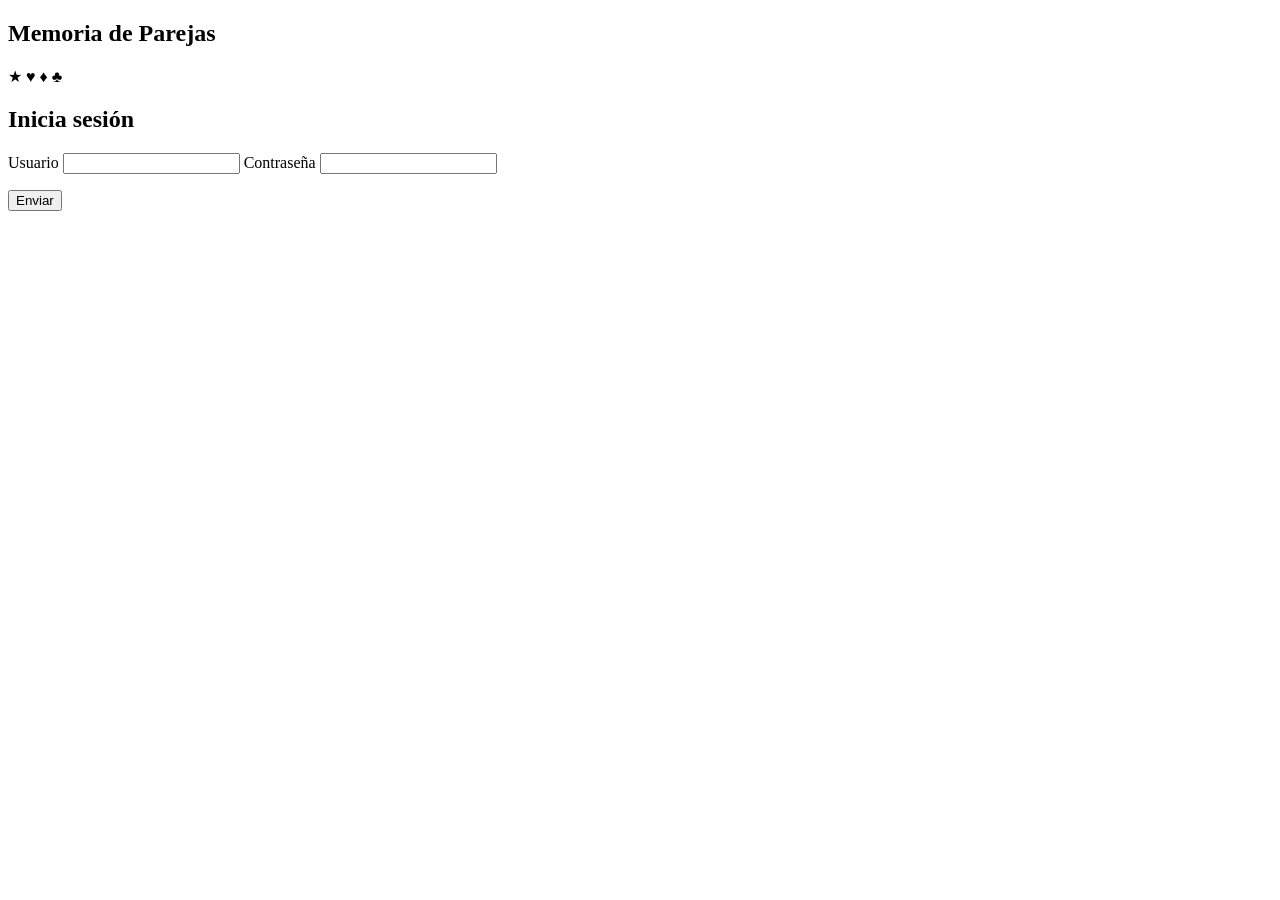
==== index.html @ 5251f5ae "Login con validación y comprobación de usuarios" ====
<!DOCTYPE html>
<html lang="es">
<head>
    <meta charset="UTF-8">
    <meta name="viewport" content="width=device-width, initial-scale=1.0">
    <title>Memoria de Parejas - Inicio de sesión</title>
        <link rel="stylesheet" href="CSS/css/estilos.css">
</head>
<body>
    <main class="login">
    <section class="login-portada">
      <h1>Memoria de Parejas</h1>
      <p>★ ♥ ♦ ♣</p>
    </section>

    <section class="login-formulario">
      <h2>Inicia sesión</h2>
      <form id="formLogin">
        <label for="usuario">Usuario</label>
        <input type="text" id="usuario" required>

        <label for="contrasena">Contraseña</label>
        <input type="password" id="contrasena" required>

        <p id="mensajeError" class="error"></p>

        <button type="submit">Enviar</button>
      </form>
    </section>
  </main>

  <script src="js/js/login.js"></script>
</body>
</html>
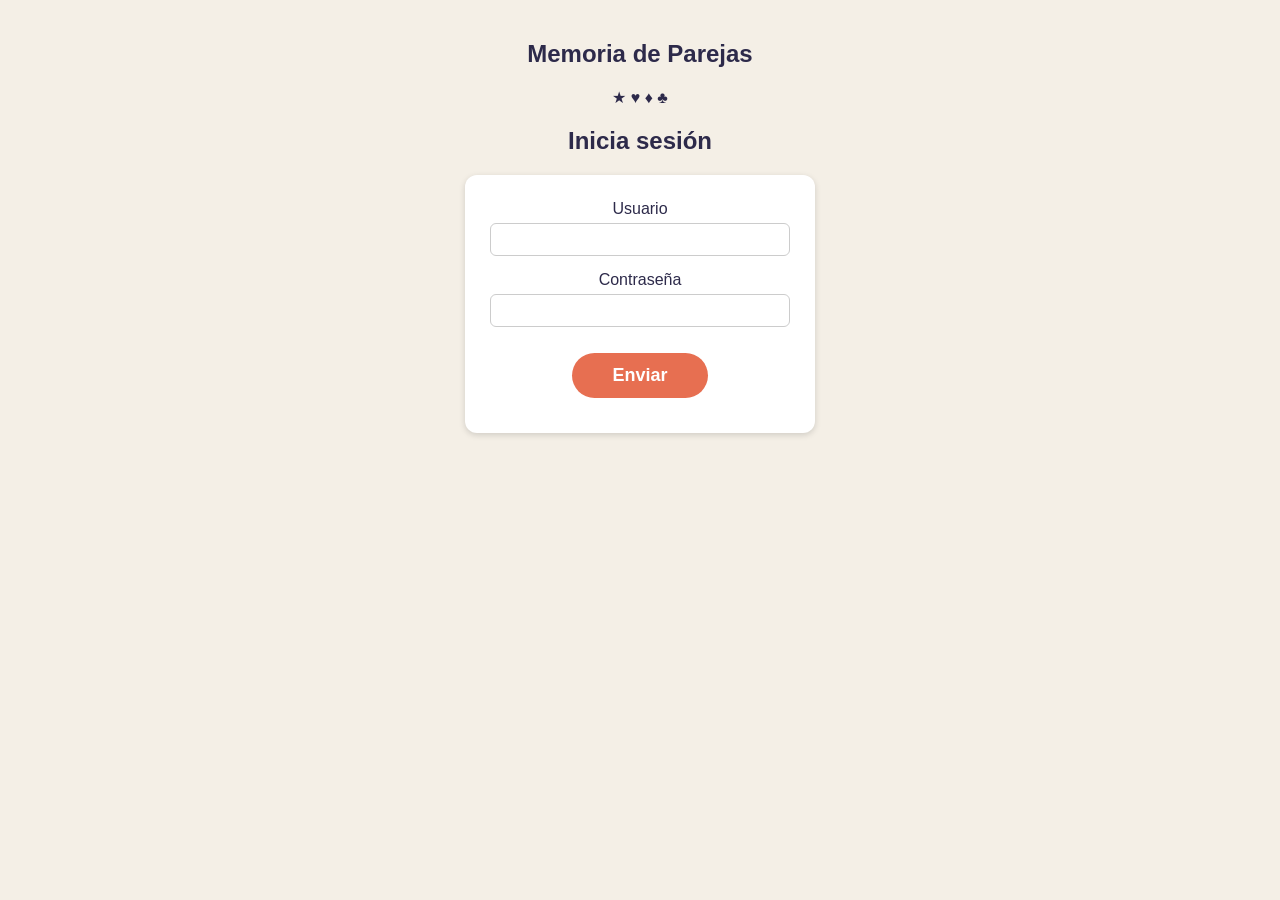
==== commit 7f2a442d: "Estilos de bienvenida, juego y resultado" ====
--- a/index.html
+++ b/index.html
@@ -4,6 +4,7 @@
     <meta charset="UTF-8">
     <meta name="viewport" content="width=device-width, initial-scale=1.0">
     <title>Memoria de Parejas - Inicio de sesión</title>
+        <link rel="stylesheet" href="CSS/css/estilos.css">
         <link rel="stylesheet" href="CSS/css/estilos.css">
 </head>
 <body>
--- a/CSS/css/estilos.css
+++ b/CSS/css/estilos.css
@@ -0,0 +1,295 @@
+* {
+  box-sizing: border-box;
+}
+
+body {
+  margin: 0;
+  font-family: Arial, sans-serif;
+  background-color: #f4efe6;
+  color: #2d2a4a;
+  text-align: center;
+}
+
+h1 {
+  margin-top: 40px;
+}
+
+#tablero {
+  display: grid;
+  grid-template-columns: repeat(4, 80px);
+  grid-auto-rows: 100px;
+  gap: 10px;
+  justify-content: center;
+  width: fit-content;
+  align-content: start;
+  margin: 0 auto;
+}
+
+.carta {
+  width: 80px;
+  height: 100px;
+  background: #6b4c9a;
+  color: white;
+  font-size: 40px;
+  display: flex;
+  justify-content: center;
+  align-items: center;
+  border-radius: 12px;
+  border: 3px solid transparent;
+  cursor: pointer;
+  user-select: none;
+  transition: transform 0.2s, background-color 0.5s;
+}
+
+.acertada {
+  background: #2a9d8f;
+}
+
+.resaltada {
+  transform: scale(1.08);
+  border-color: #e76f51;
+}
+
+.completada {
+  opacity: 0.6;
+}
+
+.zonaJuego {
+  display: flex;
+  gap: 30px;
+  margin: 30px 40px;
+}
+
+#info {
+  width: 200px;
+}
+
+.caja {
+  background-color: white;
+  border: 1px solid #d8d2c2;
+  border-radius: 12px;
+  padding: 10px;
+  margin-bottom: 15px;
+}
+
+.caja p {
+  margin: 5px;
+}
+
+.numero {
+  font-size: 28px;
+  font-weight: bold;
+}
+
+.cajaTiempo {
+  background-color: #e76f51;
+  color: white;
+  border: none;
+}
+
+.cajaPausa {
+  background-color: #ede4f7;
+  color: #6b4c9a;
+  border-color: #6b4c9a;
+}
+
+
+button {
+  background-color: #e76f51;
+  color: white;
+  border: none;
+  padding: 12px 40px;
+  font-size: 18px;
+  font-weight: bold;
+  border-radius: 30px;
+  cursor: pointer;
+  margin: 10px;
+}
+
+button:hover {
+  background-color: #d65a3c;
+}
+
+#tablero {
+  position: relative;
+}
+
+.en-pausa .carta {
+  filter: blur(6px);
+}
+
+.en-pausa::after {
+  content: "PAUSA";
+  position: absolute;
+  top: 50%;
+  left: 50%;
+  transform: translate(-50%, -50%);
+  background-color: white;
+  color: #6b4c9a;
+  font-size: 40px;
+  font-weight: bold;
+  padding: 15px 40px;
+  border-radius: 12px;
+}
+
+/* ===== BIENVENIDA ===== */
+.zonaBienvenida {
+  display: flex;
+  gap: 30px;
+  max-width: 900px;
+  margin: 40px auto;
+}
+
+#instrucciones,
+.niveles {
+  flex: 1;
+  background: white;
+  border: 1px solid #d8d2c2;
+  border-radius: 12px;
+  padding: 20px 30px;
+  text-align: left;
+}
+
+.paso {
+  display: inline-block;
+  width: 28px;
+  height: 28px;
+  line-height: 28px;
+  text-align: center;
+  background: #e9c46a;
+  color: white;
+  font-weight: bold;
+  border-radius: 50%;
+  margin-right: 10px;
+}
+
+.aviso {
+  color: #e76f51;
+  font-weight: bold;
+}
+
+.nivel {
+  display: block;
+  border: 2px solid #d8d2c2;
+  border-radius: 12px;
+  padding: 12px 15px;
+  margin-bottom: 12px;
+  cursor: pointer;
+}
+
+.nivel input {
+  display: inline;
+  width: auto;
+  margin: 0 8px 0 0;
+}
+
+.nivel:has(input:checked) {
+  background: #ede4f7;
+  border-color: #6b4c9a;
+}
+
+.tiempoNivel {
+  display: block;
+  color: #888;
+  font-size: 14px;
+}
+
+#btnInicio {
+  width: 100%;
+  margin: 10px 0 0 0;
+}
+
+
+.tarjeta {
+  background-color: white;
+  max-width: 450px;
+  margin: 60px auto;
+  padding: 30px;
+  border-radius: 12px;
+  box-shadow: 0 2px 6px rgba(0, 0, 0, 0.15);
+}
+
+#formLogin {
+  background-color: white;
+  max-width: 350px;
+  margin: 20px auto;
+  padding: 25px;
+  border-radius: 12px;
+  box-shadow: 0 2px 6px rgba(0, 0, 0, 0.15);
+}
+
+input {
+  display: block;
+  width: 100%;
+  padding: 8px;
+  margin: 5px 0 15px;
+  border: 1px solid #ccc;
+  border-radius: 6px;
+}
+
+.cabecera {
+  display: flex;
+  justify-content: space-between;
+  margin: 0 40px;
+  padding: 20px 0;
+  border-bottom: 2px solid #d8d2c2;
+  font-weight: bold;
+  color: #555;
+}
+
+.barra {
+  background-color: rgba(255, 255, 255, 0.4);
+  height: 8px;
+  border-radius: 4px;
+  margin: 10px;
+}
+
+#barraRelleno {
+  background-color: white;
+  height: 8px;
+  width: 100%;
+  border-radius: 4px;
+  transition: width 1s linear;
+}
+
+.icono {
+  background-color: #e9c46a;
+  color: white;
+  font-size: 50px;
+  width: 90px;
+  height: 90px;
+  line-height: 90px;
+  border-radius: 20px;
+  margin: 0 auto;
+}
+
+.datos {
+  display: flex;
+  justify-content: center;
+  gap: 10px;
+  margin: 20px 0;
+}
+
+.dato {
+  background-color: #ede4f7;
+  border-radius: 10px;
+  padding: 10px 20px;
+}
+
+.dato p {
+  margin: 3px;
+}
+
+.dato .numero {
+  color: #6b4c9a;
+}
+
+.btnSecundario {
+  background-color: white;
+  color: #2d2a4a;
+  border: 2px solid #2d2a4a;
+}
+
+.btnSecundario:hover {
+  background-color: #f4efe6;
+}
--- a/CSS/css/estilos.css
+++ b/CSS/css/estilos.css
@@ -0,0 +1,295 @@
+* {
+  box-sizing: border-box;
+}
+
+body {
+  margin: 0;
+  font-family: Arial, sans-serif;
+  background-color: #f4efe6;
+  color: #2d2a4a;
+  text-align: center;
+}
+
+h1 {
+  margin-top: 40px;
+}
+
+#tablero {
+  display: grid;
+  grid-template-columns: repeat(4, 80px);
+  grid-auto-rows: 100px;
+  gap: 10px;
+  justify-content: center;
+  width: fit-content;
+  align-content: start;
+  margin: 0 auto;
+}
+
+.carta {
+  width: 80px;
+  height: 100px;
+  background: #6b4c9a;
+  color: white;
+  font-size: 40px;
+  display: flex;
+  justify-content: center;
+  align-items: center;
+  border-radius: 12px;
+  border: 3px solid transparent;
+  cursor: pointer;
+  user-select: none;
+  transition: transform 0.2s, background-color 0.5s;
+}
+
+.acertada {
+  background: #2a9d8f;
+}
+
+.resaltada {
+  transform: scale(1.08);
+  border-color: #e76f51;
+}
+
+.completada {
+  opacity: 0.6;
+}
+
+.zonaJuego {
+  display: flex;
+  gap: 30px;
+  margin: 30px 40px;
+}
+
+#info {
+  width: 200px;
+}
+
+.caja {
+  background-color: white;
+  border: 1px solid #d8d2c2;
+  border-radius: 12px;
+  padding: 10px;
+  margin-bottom: 15px;
+}
+
+.caja p {
+  margin: 5px;
+}
+
+.numero {
+  font-size: 28px;
+  font-weight: bold;
+}
+
+.cajaTiempo {
+  background-color: #e76f51;
+  color: white;
+  border: none;
+}
+
+.cajaPausa {
+  background-color: #ede4f7;
+  color: #6b4c9a;
+  border-color: #6b4c9a;
+}
+
+
+button {
+  background-color: #e76f51;
+  color: white;
+  border: none;
+  padding: 12px 40px;
+  font-size: 18px;
+  font-weight: bold;
+  border-radius: 30px;
+  cursor: pointer;
+  margin: 10px;
+}
+
+button:hover {
+  background-color: #d65a3c;
+}
+
+#tablero {
+  position: relative;
+}
+
+.en-pausa .carta {
+  filter: blur(6px);
+}
+
+.en-pausa::after {
+  content: "PAUSA";
+  position: absolute;
+  top: 50%;
+  left: 50%;
+  transform: translate(-50%, -50%);
+  background-color: white;
+  color: #6b4c9a;
+  font-size: 40px;
+  font-weight: bold;
+  padding: 15px 40px;
+  border-radius: 12px;
+}
+
+/* ===== BIENVENIDA ===== */
+.zonaBienvenida {
+  display: flex;
+  gap: 30px;
+  max-width: 900px;
+  margin: 40px auto;
+}
+
+#instrucciones,
+.niveles {
+  flex: 1;
+  background: white;
+  border: 1px solid #d8d2c2;
+  border-radius: 12px;
+  padding: 20px 30px;
+  text-align: left;
+}
+
+.paso {
+  display: inline-block;
+  width: 28px;
+  height: 28px;
+  line-height: 28px;
+  text-align: center;
+  background: #e9c46a;
+  color: white;
+  font-weight: bold;
+  border-radius: 50%;
+  margin-right: 10px;
+}
+
+.aviso {
+  color: #e76f51;
+  font-weight: bold;
+}
+
+.nivel {
+  display: block;
+  border: 2px solid #d8d2c2;
+  border-radius: 12px;
+  padding: 12px 15px;
+  margin-bottom: 12px;
+  cursor: pointer;
+}
+
+.nivel input {
+  display: inline;
+  width: auto;
+  margin: 0 8px 0 0;
+}
+
+.nivel:has(input:checked) {
+  background: #ede4f7;
+  border-color: #6b4c9a;
+}
+
+.tiempoNivel {
+  display: block;
+  color: #888;
+  font-size: 14px;
+}
+
+#btnInicio {
+  width: 100%;
+  margin: 10px 0 0 0;
+}
+
+
+.tarjeta {
+  background-color: white;
+  max-width: 450px;
+  margin: 60px auto;
+  padding: 30px;
+  border-radius: 12px;
+  box-shadow: 0 2px 6px rgba(0, 0, 0, 0.15);
+}
+
+#formLogin {
+  background-color: white;
+  max-width: 350px;
+  margin: 20px auto;
+  padding: 25px;
+  border-radius: 12px;
+  box-shadow: 0 2px 6px rgba(0, 0, 0, 0.15);
+}
+
+input {
+  display: block;
+  width: 100%;
+  padding: 8px;
+  margin: 5px 0 15px;
+  border: 1px solid #ccc;
+  border-radius: 6px;
+}
+
+.cabecera {
+  display: flex;
+  justify-content: space-between;
+  margin: 0 40px;
+  padding: 20px 0;
+  border-bottom: 2px solid #d8d2c2;
+  font-weight: bold;
+  color: #555;
+}
+
+.barra {
+  background-color: rgba(255, 255, 255, 0.4);
+  height: 8px;
+  border-radius: 4px;
+  margin: 10px;
+}
+
+#barraRelleno {
+  background-color: white;
+  height: 8px;
+  width: 100%;
+  border-radius: 4px;
+  transition: width 1s linear;
+}
+
+.icono {
+  background-color: #e9c46a;
+  color: white;
+  font-size: 50px;
+  width: 90px;
+  height: 90px;
+  line-height: 90px;
+  border-radius: 20px;
+  margin: 0 auto;
+}
+
+.datos {
+  display: flex;
+  justify-content: center;
+  gap: 10px;
+  margin: 20px 0;
+}
+
+.dato {
+  background-color: #ede4f7;
+  border-radius: 10px;
+  padding: 10px 20px;
+}
+
+.dato p {
+  margin: 3px;
+}
+
+.dato .numero {
+  color: #6b4c9a;
+}
+
+.btnSecundario {
+  background-color: white;
+  color: #2d2a4a;
+  border: 2px solid #2d2a4a;
+}
+
+.btnSecundario:hover {
+  background-color: #f4efe6;
+}
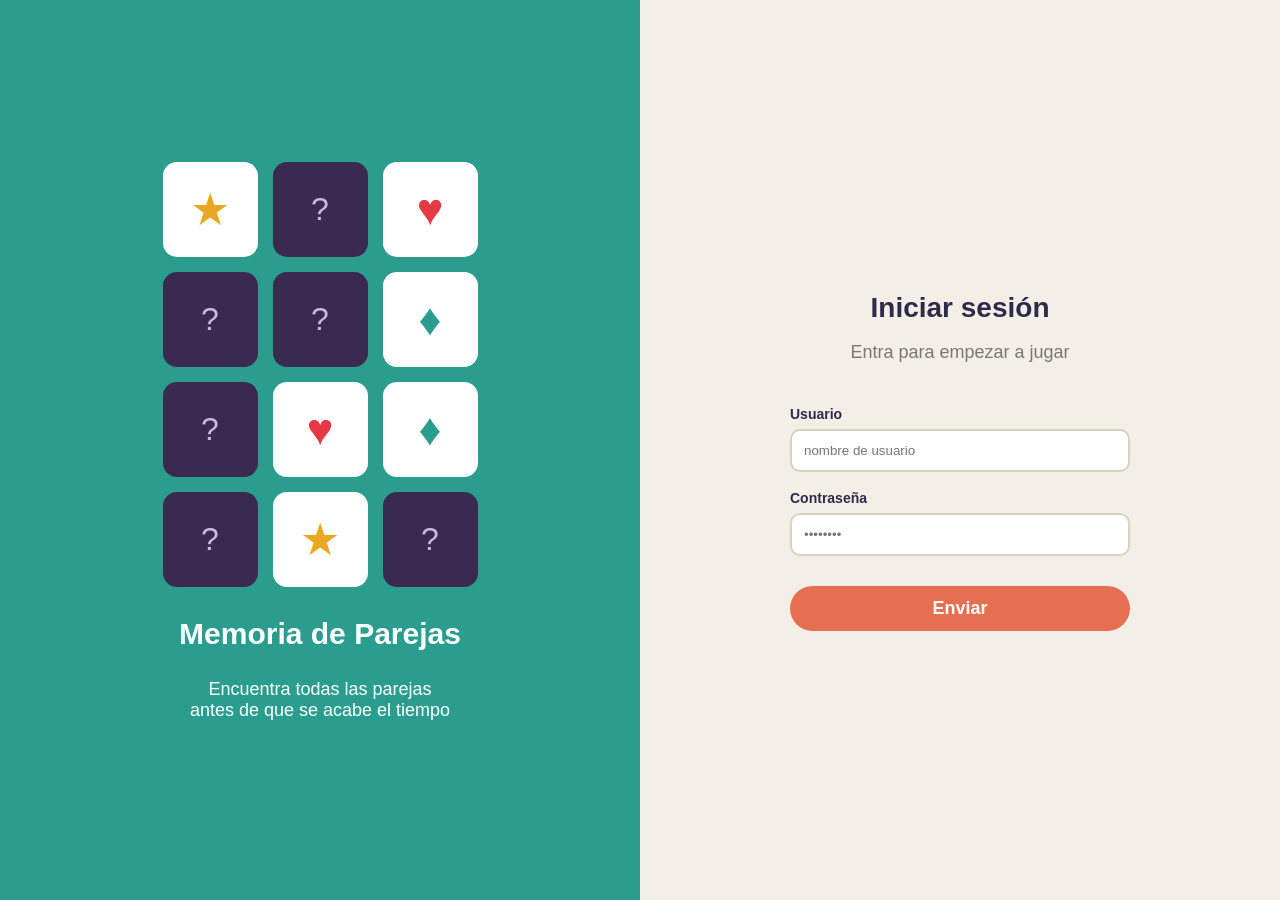
==== commit 95a3135b: "Diseño final como en Figma" ====
--- a/index.html
+++ b/index.html
@@ -5,30 +5,46 @@
     <meta name="viewport" content="width=device-width, initial-scale=1.0">
     <title>Memoria de Parejas - Inicio de sesión</title>
         <link rel="stylesheet" href="CSS/css/estilos.css">
-        <link rel="stylesheet" href="CSS/css/estilos.css">
+        
 </head>
 <body>
-    <main class="login">
-    <section class="login-portada">
-      <h1>Memoria de Parejas</h1>
-      <p>★ ♥ ♦ ♣</p>
-    </section>
+  <main class="login">
+  <section class="login-portada">
+    <div class="miniTablero">
+      <div class="mini"><span class="amarillo">★</span></div>
+      <div class="mini oculta">?</div>
+      <div class="mini"><span class="rojo">♥</span></div>
+      <div class="mini oculta">?</div>
+      <div class="mini oculta">?</div>
+      <div class="mini"><span class="verde">♦</span></div>
+      <div class="mini oculta">?</div>
+      <div class="mini"><span class="rojo">♥</span></div>
+      <div class="mini"><span class="verde">♦</span></div>
+      <div class="mini oculta">?</div>
+      <div class="mini"><span class="amarillo">★</span></div>
+      <div class="mini oculta">?</div>
+    </div>
+    <h1>Memoria de Parejas</h1>
+    <p>Encuentra todas las parejas<br>antes de que se acabe el tiempo</p>
+  </section>
 
-    <section class="login-formulario">
-      <h2>Inicia sesión</h2>
-      <form id="formLogin">
-        <label for="usuario">Usuario</label>
-        <input type="text" id="usuario" required>
+  <section class="login-formulario">
+    <form id="formLogin">
+      <h2>Iniciar sesión</h2>
+      <p class="subtitulo">Entra para empezar a jugar</p>
 
-        <label for="contrasena">Contraseña</label>
-        <input type="password" id="contrasena" required>
+      <label for="usuario">Usuario</label>
+      <input type="text" id="usuario" placeholder="nombre de usuario" required>
 
-        <p id="mensajeError" class="error"></p>
+      <label for="contrasena">Contraseña</label>
+      <input type="password" id="contrasena" placeholder="••••••••" required>
 
-        <button type="submit">Enviar</button>
-      </form>
-    </section>
-  </main>
+      <button type="submit">Enviar</button>
+
+      <p id="mensajeError" class="error"></p>
+    </form>
+  </section>
+</main>
 
   <script src="js/js/login.js"></script>
 </body>
--- a/CSS/css/estilos.css
+++ b/CSS/css/estilos.css
@@ -8,6 +8,7 @@
   background-color: #f4efe6;
   color: #2d2a4a;
   text-align: center;
+  font-size: 18px;
 }
 
 h1 {
@@ -26,11 +27,11 @@
 }
 
 .carta {
-  width: 80px;
-  height: 100px;
+  width: 110px;
+  height: 140px;
   background: #6b4c9a;
   color: white;
-  font-size: 40px;
+  font-size: 55px;
   display: flex;
   justify-content: center;
   align-items: center;
@@ -45,31 +46,37 @@
   background: #2a9d8f;
 }
 
+.carta.volteada {
+  background-color: white;
+  border-color: #2d2a4a;
+}
+
 .resaltada {
   transform: scale(1.08);
   border-color: #e76f51;
 }
 
 .completada {
-  opacity: 0.6;
+  opacity: 0.85;
 }
 
 .zonaJuego {
   display: flex;
-  gap: 30px;
-  margin: 30px 40px;
+  justify-content: center;
+  gap: 60px;
+  margin: 40px;
 }
 
 #info {
-  width: 200px;
+  width: 280px;
 }
 
 .caja {
-  background-color: white;
+  background: white;
   border: 1px solid #d8d2c2;
   border-radius: 12px;
-  padding: 10px;
-  margin-bottom: 15px;
+  padding: 20px 10px;
+  margin-bottom: 20px;
 }
 
 .caja p {
@@ -77,7 +84,7 @@
 }
 
 .numero {
-  font-size: 28px;
+  font-size: 36px;
   font-weight: bold;
 }
 
@@ -112,6 +119,9 @@
 
 #tablero {
   position: relative;
+  grid-template-columns: repeat(4, 110px);
+  grid-auto-rows: 140px;
+  gap: 15px;
 }
 
 .en-pausa .carta {
@@ -136,8 +146,8 @@
 .zonaBienvenida {
   display: flex;
   gap: 30px;
-  max-width: 900px;
-  margin: 40px auto;
+  max-width: 1100px;
+  margin: 100px auto;
 }
 
 #instrucciones,
@@ -202,18 +212,9 @@
 
 .tarjeta {
   background-color: white;
-  max-width: 450px;
+  max-width: 600px;
   margin: 60px auto;
   padding: 30px;
-  border-radius: 12px;
-  box-shadow: 0 2px 6px rgba(0, 0, 0, 0.15);
-}
-
-#formLogin {
-  background-color: white;
-  max-width: 350px;
-  margin: 20px auto;
-  padding: 25px;
   border-radius: 12px;
   box-shadow: 0 2px 6px rgba(0, 0, 0, 0.15);
 }
@@ -292,4 +293,103 @@
 
 .btnSecundario:hover {
   background-color: #f4efe6;
+}
+
+/* ===== LOGIN ===== */
+.login {
+  display: flex;
+  min-height: 100vh;
+}
+
+.login-portada {
+  flex: 1;
+  background: #2a9d8f;
+  color: white;
+  display: flex;
+  flex-direction: column;
+  justify-content: center;
+  align-items: center;
+}
+
+.login-portada h1 {
+  font-size: 30px;
+  margin: 30px 0 10px 0;
+}
+
+.miniTablero {
+  display: grid;
+  grid-template-columns: repeat(3, 95px);
+  gap: 15px;
+}
+
+.mini {
+  height: 95px;
+  background: white;
+  border-radius: 14px;
+  font-size: 45px;
+  line-height: 95px;
+}
+
+.mini.oculta {
+  background: #3a2a4f;
+  color: #c9b8e8;
+  font-size: 32px;
+}
+
+.amarillo { color: #e9a822; }
+.rojo { color: #e63946; }
+.verde { color: #2a9d8f; }
+
+.login-formulario {
+  flex: 1;
+  display: flex;
+  justify-content: center;
+  align-items: center;
+}
+
+#formLogin {
+  width: 340px;
+  text-align: left;
+}
+
+#formLogin h2 {
+  text-align: center;
+  font-size: 28px;
+  margin-bottom: 5px;
+}
+
+.subtitulo {
+  text-align: center;
+  color: #777;
+  margin-bottom: 40px;
+}
+
+#formLogin label {
+  font-weight: bold;
+  font-size: 14px;
+}
+
+#formLogin input {
+  border: 2px solid #d8d2c2;
+  border-radius: 10px;
+  padding: 12px;
+}
+
+#formLogin button {
+  width: 100%;
+  margin: 15px 0 0 0;
+}
+
+.error {
+  background: #fde4e1;
+  color: #c0392b;
+  border: 1px solid #e76f51;
+  border-radius: 8px;
+  padding: 10px;
+  text-align: center;
+  font-size: 14px;
+}
+
+.error:empty {
+  display: none;
 }
